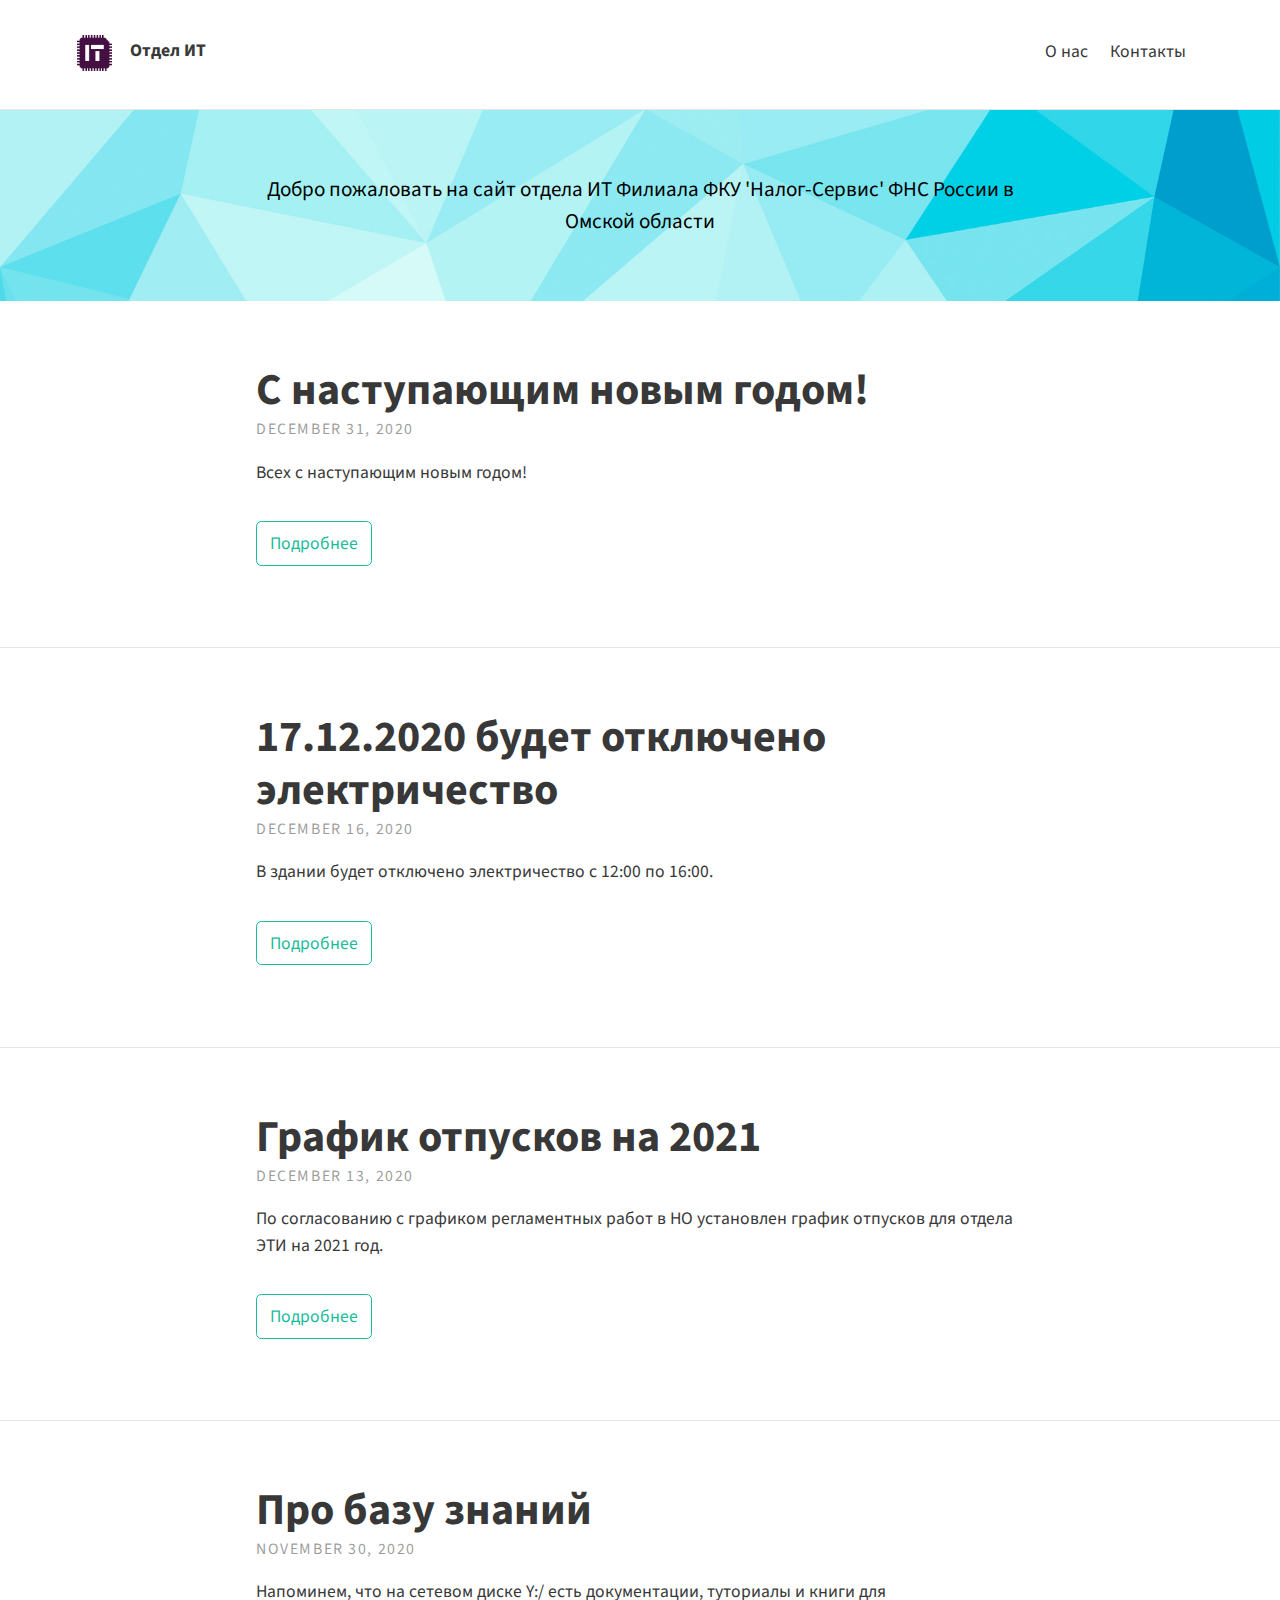
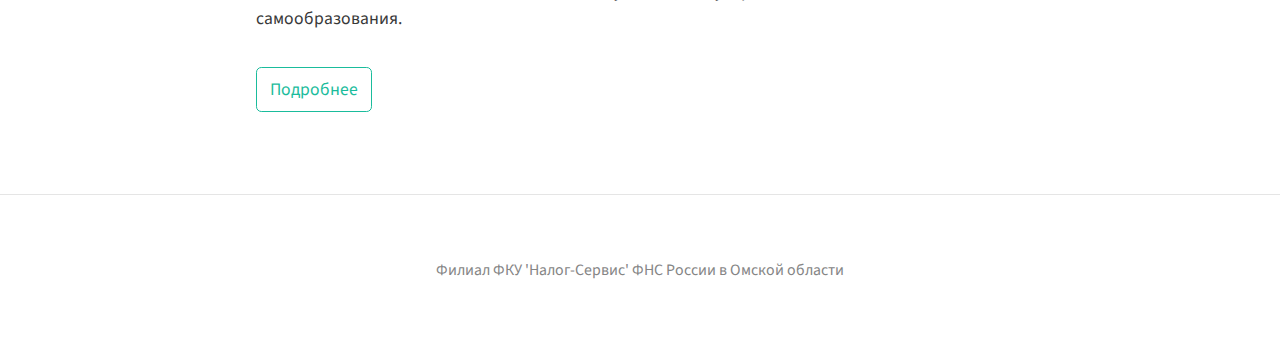
==== index.html @ 49438d87 "Init Commit" ====
<!DOCTYPE html>
<html class="no-js">
  <head>
	<meta charset="utf-8">
	<title> Отдел ИТ</title>
	<meta name="description"
		content="Сайт отдела ИТ Филиала ФКУ 'Налог-Сервис' ФНС России в Омской области">
	<meta name="viewport" content="width=device-width, initial-scale=1">

	<!-- CSS -->
	<link rel="stylesheet" href="/assets/css/main.css">

	<!--Favicon-->
	<link rel="shortcut icon" href="/assets/favicon.png" type="image/x-icon">

	<!-- Canonical -->
	<link rel="canonical" href="/">

	<!-- RSS -->
	<link rel="alternate" type="application/atom+xml" title="Отдел ИТ"
		href="/feed.xml" />

	<!-- Font Awesome -->
	<link rel="stylesheet" href="https://use.fontawesome.com/releases/v5.8.2/css/all.css"
		integrity="sha384-oS3vJWv+0UjzBfQzYUhtDYW+Pj2yciDJxpsK1OYPAYjqT085Qq/1cq5FLXAZQ7Ay" crossorigin="anonymous">

	<!-- Google Fonts -->
	
	<link href="//fonts.googleapis.com/css?family=Source+Sans+Pro:400,700,700italic,400italic" rel="stylesheet"
		type="text/css">
	

	<!-- KaTeX -->
	

	<!-- Google Analytics -->
	
</head>
  <body>
    <header class="site-header">
	<div class="branding">
		
		<a href="/">
			<img class="avatar" src="/assets/img/avatar.png" alt=""/>
		</a>
		
		<h1 class="site-title">
			<a href="/">Отдел ИТ</a>
		</h1>
	</div>
	<nav class="site-nav">
		<ul>
			
			
			
			
			
			<li>
				<a class="page-link" href="/about/">
					О нас
				</a>
			</li>
			
			
			
			<li>
				<a class="page-link" href="/contacts/">
					Контакты
				</a>
			</li>
			
			
			
			
			
			
			
			
			
			
			
			
			
			
			<!-- Social icons from Font Awesome, if enabled  -->
			














<li>
	<a href="https://github.com/MrJazzman444/it" title="Следите на GitHub">
		<i class="fab fa-fw fa-github"></i>
	</a>
</li>































            <!-- Search bar -->
            
		</ul>
	</nav>

</header>

    <div class="content">
      <div class="home">
  
  <div class="call-out"
  style="background-image: url('/assets/img/blog-header-background.jpg')">
    <p>Добро пожаловать на сайт отдела ИТ Филиала ФКУ 'Налог-Сервис' ФНС России в Омской области</p>

  </div>
  

  <div class="posts">
    
    <div class="post-teaser">
      <header>
        <h1>
          <a class="post-link" href="/2020/12/31/new-year.html">
            С наступающим новым годом!
          </a>
        </h1>
        <p class="meta">
          December 31, 2020
        </p>
      </header>
      <div class="excerpt">
        <p>Всех с наступающим новым годом!</p>


        <a class="button" href="/2020/12/31/new-year.html">
          Подробнее
        </a>
      </div>
    </div>
    
    <div class="post-teaser">
      <header>
        <h1>
          <a class="post-link" href="/2020/12/16/electricity-down.html">
            17.12.2020 будет отключено электричество
          </a>
        </h1>
        <p class="meta">
          December 16, 2020
        </p>
      </header>
      <div class="excerpt">
        <p>В здании будет отключено электричество с 12:00 по 16:00.</p>


        <a class="button" href="/2020/12/16/electricity-down.html">
          Подробнее
        </a>
      </div>
    </div>
    
    <div class="post-teaser">
      <header>
        <h1>
          <a class="post-link" href="/2020/12/13/new-holidays.html">
            График отпусков на 2021
          </a>
        </h1>
        <p class="meta">
          December 13, 2020
        </p>
      </header>
      <div class="excerpt">
        <p>По согласованию с графиком регламентных работ в НО установлен график отпусков для отдела ЭТИ на 2021 год.</p>


        <a class="button" href="/2020/12/13/new-holidays.html">
          Подробнее
        </a>
      </div>
    </div>
    
    <div class="post-teaser">
      <header>
        <h1>
          <a class="post-link" href="/2020/11/30/education.html">
            Про базу знаний
          </a>
        </h1>
        <p class="meta">
          November 30, 2020
        </p>
      </header>
      <div class="excerpt">
        <p>Напоминем, что на сетевом диске Y:/ есть документации, туториалы и книги для самообразования.</p>


        <a class="button" href="/2020/11/30/education.html">
          Подробнее
        </a>
      </div>
    </div>
    
  </div>

  
</div>

    </div>
    


<footer class="site-footer">
	<p class="text">Филиал ФКУ 'Налог-Сервис' ФНС России в Омской области
</p>
</footer>


  </body>
</html>
---- assets/css/main.css ----
html {
	font-family: sans-serif;
	-ms-text-size-adjust: 100%;
	-webkit-text-size-adjust: 100%
}

body {
	margin: 0
}

article,
aside,
details,
figcaption,
figure,
footer,
header,
hgroup,
main,
menu,
nav,
section,
summary {
	display: block
}

audio,
canvas,
progress,
video {
	display: inline-block;
	vertical-align: baseline
}

audio:not([controls]) {
	display: none;
	height: 0
}

[hidden],
template {
	display: none
}

a {
	background-color: transparent
}

a:active,
a:hover {
	outline: 0
}

abbr[title] {
	border-bottom: 1px dotted
}

b,
strong {
	font-weight: bold
}

dfn {
	font-style: italic
}

h1 {
	font-size: 2em;
	margin: 0.67em 0
}

mark {
	background: #ff0;
	color: #000
}

small {
	font-size: 80%
}

sub,
sup {
	font-size: 75%;
	line-height: 0;
	position: relative;
	vertical-align: baseline
}

sup {
	top: -0.5em
}

sub {
	bottom: -0.25em
}

img {
	border: 0
}

svg:not(:root) {
	overflow: hidden
}

figure {
	margin: 1em 40px
}

hr {
	-moz-box-sizing: content-box;
	box-sizing: content-box;
	height: 0
}

pre {
	overflow: auto
}

code,
kbd,
pre,
samp {
	font-family: monospace, monospace;
	font-size: 1em
}

button,
input,
optgroup,
select,
textarea {
	color: inherit;
	font: inherit;
	margin: 0
}

button {
	overflow: visible
}

button,
select {
	text-transform: none
}

button,
html input[type="button"],
input[type="reset"],
input[type="submit"] {
	-webkit-appearance: button;
	cursor: pointer
}

button[disabled],
html input[disabled] {
	cursor: default
}

button::-moz-focus-inner,
input::-moz-focus-inner {
	border: 0;
	padding: 0
}

input {
	line-height: normal
}

input[type="checkbox"],
input[type="radio"] {
	box-sizing: border-box;
	padding: 0
}

input[type="number"]::-webkit-inner-spin-button,
input[type="number"]::-webkit-outer-spin-button {
	height: auto
}

input[type="search"] {
	-webkit-appearance: textfield;
	-moz-box-sizing: content-box;
	-webkit-box-sizing: content-box;
	box-sizing: content-box
}

input[type="search"]::-webkit-search-cancel-button,
input[type="search"]::-webkit-search-decoration {
	-webkit-appearance: none
}

fieldset {
	border: 1px solid #c0c0c0;
	margin: 0 2px;
	padding: 0.35em 0.625em 0.75em
}

legend {
	border: 0;
	padding: 0
}

textarea {
	overflow: auto
}

optgroup {
	font-weight: bold
}

table {
	border-collapse: collapse;
	border-spacing: 0
}

td,
th {
	padding: 0
}

.hll {
	background-color: #ffc
}

.c {
	color: #999988;
	font-style: italic
}

.err {
	color: #a61717;
	background-color: #e3d2d2
}

.k {
	color: #000000;
	font-weight: bold
}

.o {
	color: #000000;
	font-weight: bold
}

.cm {
	color: #999988;
	font-style: italic
}

.cp {
	color: #999999;
	font-weight: bold;
	font-style: italic
}

.c1 {
	color: #999988;
	font-style: italic
}

.cs {
	color: #999999;
	font-weight: bold;
	font-style: italic
}

.gd {
	color: #000000;
	background-color: #fdd
}

.ge {
	color: #000000;
	font-style: italic
}

.gr {
	color: #a00
}

.gh {
	color: #999
}

.gi {
	color: #000000;
	background-color: #dfd
}

.go {
	color: #888
}

.gp {
	color: #555
}

.gs {
	font-weight: bold
}

.gu {
	color: #aaa
}

.gt {
	color: #a00
}

.kc {
	color: #000000;
	font-weight: bold
}

.kd {
	color: #000000;
	font-weight: bold
}

.kn {
	color: #000000;
	font-weight: bold
}

.kp {
	color: #000000;
	font-weight: bold
}

.kr {
	color: #000000;
	font-weight: bold
}

.kt {
	color: #445588;
	font-weight: bold
}

.m {
	color: #099
}

.s {
	color: #d01040
}

.na {
	color: teal
}

.nb {
	color: #0086B3
}

.nc {
	color: #445588;
	font-weight: bold
}

.no {
	color: teal
}

.nd {
	color: #3c5d5d;
	font-weight: bold
}

.ni {
	color: purple
}

.ne {
	color: #990000;
	font-weight: bold
}

.nf {
	color: #990000;
	font-weight: bold
}

.nl {
	color: #990000;
	font-weight: bold
}

.nn {
	color: #555
}

.nt {
	color: navy
}

.nv {
	color: teal
}

.ow {
	color: #000000;
	font-weight: bold
}

.w {
	color: #bbb
}

.mf {
	color: #099
}

.mh {
	color: #099
}

.mi {
	color: #099
}

.mo {
	color: #099
}

.sb {
	color: #d01040
}

.sc {
	color: #d01040
}

.sd {
	color: #d01040
}

.s2 {
	color: #d01040
}

.se {
	color: #d01040
}

.sh {
	color: #d01040
}

.si {
	color: #d01040
}

.sx {
	color: #d01040
}

.sr {
	color: #009926
}

.s1 {
	color: #d01040
}

.ss {
	color: #990073
}

.bp {
	color: #999
}

.vc {
	color: teal
}

.vg {
	color: teal
}

.vi {
	color: teal
}

.il {
	color: #099
}

* {
	margin: 0;
	padding: 0;
	box-sizing: border-box
}

figure {
	margin: 0
}

.gist table tbody tr td {
	box-sizing: content-box
}

html {
	background: #fff
}

::selection {
	background: #D4D4D4
}

::-moz-selection {
	background: #D4D4D4
}

body {
	color: #383838;
	font-family: "Source Sans Pro", Helvetica, Arial, sans-serif;
	font-size: 1.1em;
	word-wrap: break-word
}

h1,
h2,
h3,
h4,
h5,
h6 {
	font-family: "Source Sans Pro", Helvetica, Arial, sans-serif;
	line-height: 1.2;
	margin: 0.67em 0
}

h1 a,
h2 a,
h3 a,
h4 a,
h5 a,
h6 a {
	color: #383838
}

h1 {
	font-size: 2.5em
}

h2 {
	font-size: 2em
}

h3 {
	font-size: 1.5em
}

h4 {
	font-size: 1.15em
}

blockquote {
	border-left: 2px solid;
	padding: 1em 1em
}

blockquote p:last-child,
footer p:last-child {
	margin-bottom: 0
}

table {
	table-layout: fixed;
	width: 100%;
	word-wrap: break-word
}

td,
th {
	padding: 0.5em 1em;
	border: 1px solid rgba(0, 0, 0, 0.1);
	text-align: left
}

td {
	vertical-align: top
}

th {
	vertical-align: bottom
}

table,
dl,
blockquote,
code,
kbd,
pre,
samp {
	margin: 1em 0
}

dt {
	font-weight: bold
}

dd {
	margin-left: 2em
}

p,
ol,
ul,
dl,
.math-display {
	line-height: 1.5;
	margin-bottom: 1em
}

.math-display {
	display: inline-block;
	width: 100%
}

li>ul,
li>ol {
	margin-bottom: 0;
	margin-left: 1em
}

ol,
ul {
	list-style-position: inside
}

hr {
	border: 0;
	border-top: 1px solid rgba(0, 0, 0, 0.1);
	border-bottom: 1px solid #fff;
	margin: 1em 0
}

a {
	color: #1ABC9C;
	text-decoration: none
}

.nav {
	list-style: none;
	margin: 0;
	padding: 0
}

iframe,
img,
embed,
object,
video {
	max-width: 100%
}

img[align=left] {
	margin-right: 3%
}

img[align=right] {
	margin-left: 3%
}

.site-header,
#post-nav {
	padding: 3% 6%
}

@media (max-width: 1000px) {
	.site-header,
	#post-nav {
		padding: 3% 3%
	}
}

article,
.comments,
.feature-image .post-content,
.call-out,
.posts .post-teaser,
.site-footer {
	padding: 5% 20%
}

@media (max-width: 1000px) {
	article,
	.comments,
	.feature-image .post-content,
	.call-out,
	.posts .post-teaser,
	.site-footer {
		padding: 7.5% 12.5%
	}
}

@media (max-width: 576px) {
	article,
	.comments,
	.feature-image .post-content,
	.call-out,
	.posts .post-teaser,
	.site-footer {
		padding: 5%
	}
}

.button {
	border-radius: 0.3em;
	border: 1px solid;
	display: inline-block;
	margin: 1em 0;
	padding: 0.5em 0.75em
}

.button-link:hover,
a.button:hover {
	background: #1ABC9C;
	border: 1px solid #1ABC9C;
	color: #fff;
	text-decoration: none
}

.body-link:hover,
article a:hover,
.posts .post-teaser p a:hover {
	text-decoration: underline;
	color: #117964
}

.disabled {
	opacity: 0.7
}

.post-content>:last-child {
	margin-bottom: 0
}

article,
.comments {
	border-bottom: 1px solid rgba(0, 0, 0, 0.1);
	float: left;
	width: 100%
}

article .subtitle {
	font-size: 1.45em;
	font-weight: normal;
	margin: 0
}

article header {
	margin-bottom: 6%;
	text-align: center
}

article .footnotes {
	font-size: 0.9em
}

header h1 {
	margin: 0
}

.meta,
#post-nav p {
	color: rgba(56, 56, 56, 0.5);
	font-size: 0.9em;
	letter-spacing: 0.1em;
	margin: 0;
	text-transform: uppercase
}

.feature-image {
	padding: 0%
}

.feature-image .post-link {
	color: #fff
}

.feature-image header {
	color: #fff;
	background-size: cover;
	margin-bottom: 0;
	padding: 8% 20%
}

.feature-image header .meta,
.feature-image header #post-nav p,
#post-nav .feature-image header p {
	color: rgba(255, 255, 255, 0.7)
}

.call-out {
	display: inline-block;
	width: 100%;
	background-color: #090979;
	background-size: cover;
	font-size: 1.2em;
	text-align: center;
	color: #000
}

.call-out p:last-child {
	margin-bottom: 0
}

.call-out a {
	color: #02453D
}

.posts .post-teaser {
	width: 100%;
	margin-bottom: 0;
	display: inline-block;
	background-size: cover;
	border-bottom: 1px solid rgba(0, 0, 0, 0.1)
}

.posts .excerpt {
	margin-top: 1em
}

.pagination .button {
	margin: 0 1.5em
}

.pagination .button i {
	vertical-align: middle
}

.pagination {
	padding: 5% 20% 0 20%;
	text-align: center
}

@media (max-width: 600px) {
	.pagination {
		padding: 5%
	}
}

.tag-title {
	color: #b0b0b0;
	margin-bottom: 0
}

.tagged-post .title {
	margin-top: 0;
	margin-bottom: 0
}

.search h1,
.search h2,
.search h3,
.search h4,
.search h5 {
	margin-bottom: 0
}

.search a.search-link:hover {
	text-decoration: none;
	color: #383838
}

.search #not-found {
	text-align: center;
	font-weight: bold
}

.site-header {
	background: #fff;
	border-bottom: 1px solid rgba(0, 0, 0, 0.1);
	display: inline-block;
	float: left;
	width: 100%
}

.site-header a {
	color: #383838
}

.site-header .avatar {
	height: 2em;
	width: 2em;
	float: left;
	margin-top: -3px;
	border-radius: 0.2em;
	margin-right: 1em
}

.site-header .site-title {
	float: left;
	font-weight: bold;
	font-size: 1em;
	line-height: 1.5
}

.site-header .site-nav ul {
	margin: 0;
	padding: 0;
	list-style: none;
	line-height: 1.5;
	float: right;
	text-align: right
}

.site-header .site-nav li {
	display: inline;
	margin-right: 1em;
	vertical-align: middle
}

.site-header .site-nav li:last-of-type {
	margin-right: 0
}

@media (max-width: 1100px) {
	.site-header .site-nav ul {
		display: inline-block;
		float: left;
		padding-top: 5%;
		text-align: left;
		width: 100%
	}
}

.site-header form {
	border: 0;
	border-bottom: 2px solid #999;
	outline: 0
}

.site-header form *:focus {
	outline: none
}

.site-header form input[type=text] {
	box-sizing: border-box;
	border: 0;
	outline: 0;
	color: #999
}

.site-header form input::-moz-placeholder {
	color: #999;
	opacity: 1
}

.site-header form input:-ms-input-placeholder,
.site-header form input::-webkit-input-placeholder {
	color: #999
}

.site-header form button {
	border: none;
	font-size: 0.9em;
	background-color: #fff;
	color: #999
}

.site-footer {
	display: inline-block;
	text-align: center;
	width: 100%;
	color: #858585;
	font-size: 0.9em
}

.tags {
	width: 100%;
	margin-top: 1em
}

.tags .tag {
	margin-right: 0.5em;
	color: #b0b0b0
}

#post-nav {
	width: 100%;
	border-bottom: 1px solid rgba(0, 0, 0, 0.1);
	float: left;
	text-align: center
}

#post-nav i {
	vertical-align: middle
}

#post-nav a {
	width: 100%;
	display: inline-block;
	padding: 0
}

#post-nav .post-nav-post+.post-nav-post {
	margin-top: 1em
}
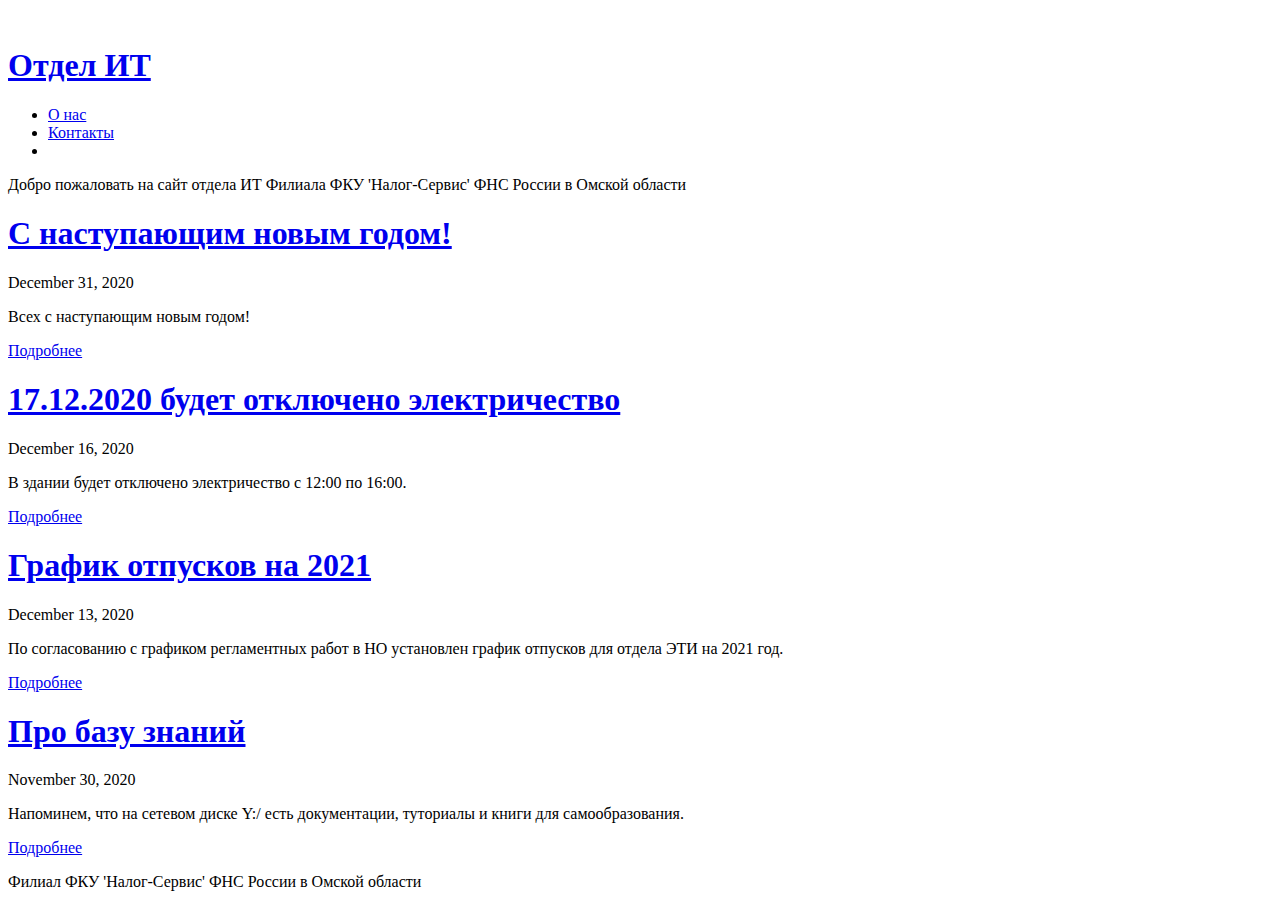
==== commit 93206044: "Change to config" ====
--- a/index.html
+++ b/index.html
@@ -8,17 +8,17 @@
 	<meta name="viewport" content="width=device-width, initial-scale=1">
 
 	<!-- CSS -->
-	<link rel="stylesheet" href="/assets/css/main.css">
+	<link rel="stylesheet" href="/it/assets/css/main.css">
 
 	<!--Favicon-->
-	<link rel="shortcut icon" href="/assets/favicon.png" type="image/x-icon">
+	<link rel="shortcut icon" href="/it/assets/favicon.png" type="image/x-icon">
 
 	<!-- Canonical -->
-	<link rel="canonical" href="/">
+	<link rel="canonical" href="/it/">
 
 	<!-- RSS -->
 	<link rel="alternate" type="application/atom+xml" title="Отдел ИТ"
-		href="/feed.xml" />
+		href="/it/feed.xml" />
 
 	<!-- Font Awesome -->
 	<link rel="stylesheet" href="https://use.fontawesome.com/releases/v5.8.2/css/all.css"
@@ -40,12 +40,12 @@
     <header class="site-header">
 	<div class="branding">
 		
-		<a href="/">
-			<img class="avatar" src="/assets/img/avatar.png" alt=""/>
+		<a href="/it/">
+			<img class="avatar" src="/it/assets/img/avatar.png" alt=""/>
 		</a>
 		
 		<h1 class="site-title">
-			<a href="/">Отдел ИТ</a>
+			<a href="/it/">Отдел ИТ</a>
 		</h1>
 	</div>
 	<nav class="site-nav">
@@ -56,7 +56,7 @@
 			
 			
 			<li>
-				<a class="page-link" href="/about/">
+				<a class="page-link" href="/it/about/">
 					О нас
 				</a>
 			</li>
@@ -64,7 +64,7 @@
 			
 			
 			<li>
-				<a class="page-link" href="/contacts/">
+				<a class="page-link" href="/it/contacts/">
 					Контакты
 				</a>
 			</li>
@@ -145,7 +145,7 @@
       <div class="home">
   
   <div class="call-out"
-  style="background-image: url('/assets/img/blog-header-background.jpg')">
+  style="background-image: url('/it/assets/img/blog-header-background.jpg')">
     <p>Добро пожаловать на сайт отдела ИТ Филиала ФКУ 'Налог-Сервис' ФНС России в Омской области</p>
 
   </div>
@@ -156,7 +156,7 @@
     <div class="post-teaser">
       <header>
         <h1>
-          <a class="post-link" href="/2020/12/31/new-year.html">
+          <a class="post-link" href="/it/2020/12/31/new-year.html">
             С наступающим новым годом!
           </a>
         </h1>
@@ -168,16 +168,16 @@
         <p>Всех с наступающим новым годом!</p>
 
 
-        <a class="button" href="/2020/12/31/new-year.html">
-          Подробнее
-        </a>
-      </div>
-    </div>
-    
-    <div class="post-teaser">
-      <header>
-        <h1>
-          <a class="post-link" href="/2020/12/16/electricity-down.html">
+        <a class="button" href="/it/2020/12/31/new-year.html">
+          Подробнее
+        </a>
+      </div>
+    </div>
+    
+    <div class="post-teaser">
+      <header>
+        <h1>
+          <a class="post-link" href="/it/2020/12/16/electricity-down.html">
             17.12.2020 будет отключено электричество
           </a>
         </h1>
@@ -189,16 +189,16 @@
         <p>В здании будет отключено электричество с 12:00 по 16:00.</p>
 
 
-        <a class="button" href="/2020/12/16/electricity-down.html">
-          Подробнее
-        </a>
-      </div>
-    </div>
-    
-    <div class="post-teaser">
-      <header>
-        <h1>
-          <a class="post-link" href="/2020/12/13/new-holidays.html">
+        <a class="button" href="/it/2020/12/16/electricity-down.html">
+          Подробнее
+        </a>
+      </div>
+    </div>
+    
+    <div class="post-teaser">
+      <header>
+        <h1>
+          <a class="post-link" href="/it/2020/12/13/new-holidays.html">
             График отпусков на 2021
           </a>
         </h1>
@@ -210,16 +210,16 @@
         <p>По согласованию с графиком регламентных работ в НО установлен график отпусков для отдела ЭТИ на 2021 год.</p>
 
 
-        <a class="button" href="/2020/12/13/new-holidays.html">
-          Подробнее
-        </a>
-      </div>
-    </div>
-    
-    <div class="post-teaser">
-      <header>
-        <h1>
-          <a class="post-link" href="/2020/11/30/education.html">
+        <a class="button" href="/it/2020/12/13/new-holidays.html">
+          Подробнее
+        </a>
+      </div>
+    </div>
+    
+    <div class="post-teaser">
+      <header>
+        <h1>
+          <a class="post-link" href="/it/2020/11/30/education.html">
             Про базу знаний
           </a>
         </h1>
@@ -231,7 +231,7 @@
         <p>Напоминем, что на сетевом диске Y:/ есть документации, туториалы и книги для самообразования.</p>
 
 
-        <a class="button" href="/2020/11/30/education.html">
+        <a class="button" href="/it/2020/11/30/education.html">
           Подробнее
         </a>
       </div>
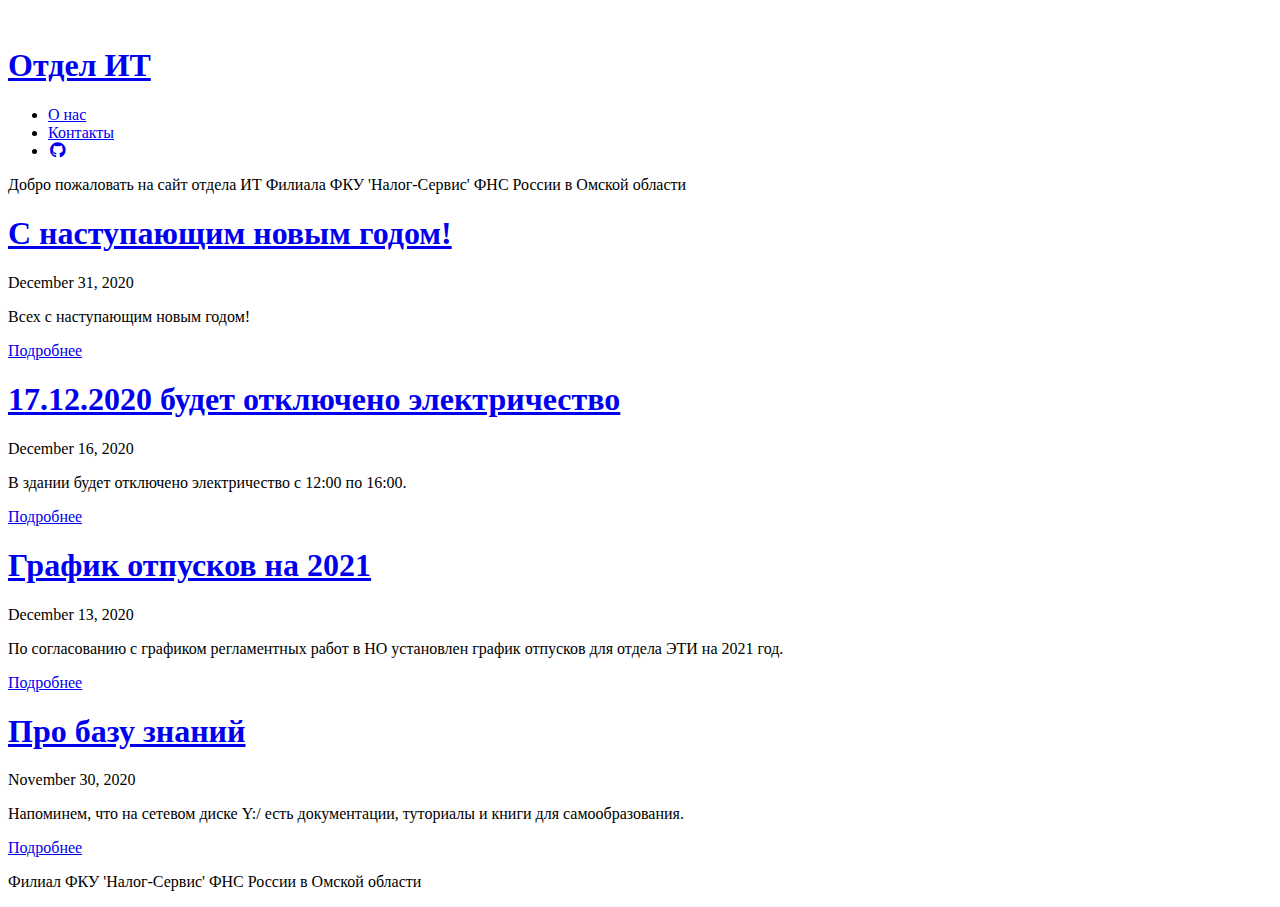
==== commit fa2c30c5: "DirtyMarkup on all html pages." ====
--- a/index.html
+++ b/index.html
@@ -1,256 +1,139 @@
 <!DOCTYPE html>
+
 <html class="no-js">
-  <head>
+<head>
 	<meta charset="utf-8">
-	<title> Отдел ИТ</title>
-	<meta name="description"
-		content="Сайт отдела ИТ Филиала ФКУ 'Налог-Сервис' ФНС России в Омской области">
-	<meta name="viewport" content="width=device-width, initial-scale=1">
 
-	<!-- CSS -->
-	<link rel="stylesheet" href="/it/assets/css/main.css">
+  <title>Отдел ИТ</title>
+  
+	<meta content="Сайт отдела ИТ Филиала ФКУ 'Налог-Сервис' ФНС России в Омской области" name="description">
+  <meta content="width=device-width, initial-scale=1" name="viewport">
+  
+  <!-- CSS -->
+  <link href="/it/assets/css/main.css" rel="stylesheet">
+  <!--Favicon-->
+  <link href="/it/assets/favicon.png" rel="shortcut icon" type="image/x-icon">
+  <!-- Canonical -->
+  <link href="/it/" rel="canonical">
+  <!-- RSS -->
+  <link href="/it/feed.xml" rel="alternate" title="Отдел ИТ" type="application/atom+xml">
+  <!-- Font Awesome -->
+  <link href="https://use.fontawesome.com/releases/v5.8.2/css/all.css" rel="stylesheet">
+  <!-- Google Fonts -->
+	<link href="//fonts.googleapis.com/css?family=Source+Sans+Pro:400,700,700italic,400italic" rel="stylesheet" type="text/css">
+</head>
 
-	<!--Favicon-->
-	<link rel="shortcut icon" href="/it/assets/favicon.png" type="image/x-icon">
+<body>
+	<header class="site-header">
+		<div class="branding">
+			<a href="/it/"><img alt="" class="avatar" src="/it/assets/img/avatar.png"></a>
 
-	<!-- Canonical -->
-	<link rel="canonical" href="/it/">
-
-	<!-- RSS -->
-	<link rel="alternate" type="application/atom+xml" title="Отдел ИТ"
-		href="/it/feed.xml" />
-
-	<!-- Font Awesome -->
-	<link rel="stylesheet" href="https://use.fontawesome.com/releases/v5.8.2/css/all.css"
-		integrity="sha384-oS3vJWv+0UjzBfQzYUhtDYW+Pj2yciDJxpsK1OYPAYjqT085Qq/1cq5FLXAZQ7Ay" crossorigin="anonymous">
-
-	<!-- Google Fonts -->
-	
-	<link href="//fonts.googleapis.com/css?family=Source+Sans+Pro:400,700,700italic,400italic" rel="stylesheet"
-		type="text/css">
-	
-
-	<!-- KaTeX -->
-	
-
-	<!-- Google Analytics -->
-	
-</head>
-  <body>
-    <header class="site-header">
-	<div class="branding">
-		
-		<a href="/it/">
-			<img class="avatar" src="/it/assets/img/avatar.png" alt=""/>
-		</a>
-		
-		<h1 class="site-title">
-			<a href="/it/">Отдел ИТ</a>
-		</h1>
-	</div>
-	<nav class="site-nav">
-		<ul>
-			
-			
-			
-			
-			
-			<li>
-				<a class="page-link" href="/it/about/">
-					О нас
-				</a>
-			</li>
-			
-			
-			
-			<li>
-				<a class="page-link" href="/it/contacts/">
-					Контакты
-				</a>
-			</li>
-			
-			
-			
-			
-			
-			
-			
-			
-			
-			
-			
-			
-			
-			
-			<!-- Social icons from Font Awesome, if enabled  -->
-			
+			<h1 class="site-title"><a href="/it/">Отдел ИТ</a>
+			</h1>
+		</div>
 
 
+		<nav class="site-nav">
+			<ul>
+				<li>
+					<a class="page-link" href="/it/about/">О нас</a>
+				</li>
 
 
+				<li>
+					<a class="page-link" href="/it/contacts/">Контакты</a>
+				</li>
 
 
+				<li>
+					<a href="https://github.com/MrJazzman444/it" title="Следите на GitHub"><i class="fab fa-fw fa-github"></i></a>
+				</li>
+			</ul>
+		</nav>
+	</header>
 
 
+	<div class="content">
+		<div class="home">
+			<div class="call-out" style="background-image: url('/it/assets/img/blog-header-background.jpg')">
+				<p>Добро пожаловать на сайт отдела ИТ Филиала ФКУ 'Налог-Сервис' ФНС России в Омской области</p>
+			</div>
 
 
+			<div class="posts">
+				<div class="post-teaser">
+					<header>
+						<h1><a class="post-link" href="/it/2020/12/31/new-year.html">С наступающим новым годом!</a>
+						</h1>
 
 
+						<p class="meta">December 31, 2020</p>
+					</header>
 
 
-<li>
-	<a href="https://github.com/MrJazzman444/it" title="Следите на GitHub">
-		<i class="fab fa-fw fa-github"></i>
-	</a>
-</li>
+					<div class="excerpt">
+						<p>Всех с наступающим новым годом!</p>
+						<a class="button" href="/it/2020/12/31/new-year.html">Подробнее</a>
+					</div>
+				</div>
 
 
+				<div class="post-teaser">
+					<header>
+						<h1><a class="post-link" href="/it/2020/12/16/electricity-down.html">17.12.2020 будет отключено электричество</a>
+						</h1>
 
 
+						<p class="meta">December 16, 2020</p>
+					</header>
 
 
+					<div class="excerpt">
+						<p>В здании будет отключено электричество с 12:00 по 16:00.</p>
+						<a class="button" href="/it/2020/12/16/electricity-down.html">Подробнее</a>
+					</div>
+				</div>
 
 
+				<div class="post-teaser">
+					<header>
+						<h1><a class="post-link" href="/it/2020/12/13/new-holidays.html">График отпусков на 2021</a>
+						</h1>
 
 
+						<p class="meta">December 13, 2020</p>
+					</header>
 
 
+					<div class="excerpt">
+						<p>По согласованию с графиком регламентных работ в НО установлен график отпусков для отдела ЭТИ на 2021 год.</p>
+						<a class="button" href="/it/2020/12/13/new-holidays.html">Подробнее</a>
+					</div>
+				</div>
 
 
+				<div class="post-teaser">
+					<header>
+						<h1><a class="post-link" href="/it/2020/11/30/education.html">Про базу знаний</a>
+						</h1>
 
 
+						<p class="meta">November 30, 2020</p>
+					</header>
 
 
+					<div class="excerpt">
+						<p>Напоминем, что на сетевом диске Y:/ есть документации, туториалы и книги для самообразования.</p>
+						<a class="button" href="/it/2020/11/30/education.html">Подробнее</a>
+					</div>
+				</div>
+			</div>
+		</div>
+	</div>
 
 
-
-
-
-
-
-
-
-
-
-
-
-            <!-- Search bar -->
-            
-		</ul>
-	</nav>
-
-</header>
-
-    <div class="content">
-      <div class="home">
-  
-  <div class="call-out"
-  style="background-image: url('/it/assets/img/blog-header-background.jpg')">
-    <p>Добро пожаловать на сайт отдела ИТ Филиала ФКУ 'Налог-Сервис' ФНС России в Омской области</p>
-
-  </div>
-  
-
-  <div class="posts">
-    
-    <div class="post-teaser">
-      <header>
-        <h1>
-          <a class="post-link" href="/it/2020/12/31/new-year.html">
-            С наступающим новым годом!
-          </a>
-        </h1>
-        <p class="meta">
-          December 31, 2020
-        </p>
-      </header>
-      <div class="excerpt">
-        <p>Всех с наступающим новым годом!</p>
-
-
-        <a class="button" href="/it/2020/12/31/new-year.html">
-          Подробнее
-        </a>
-      </div>
-    </div>
-    
-    <div class="post-teaser">
-      <header>
-        <h1>
-          <a class="post-link" href="/it/2020/12/16/electricity-down.html">
-            17.12.2020 будет отключено электричество
-          </a>
-        </h1>
-        <p class="meta">
-          December 16, 2020
-        </p>
-      </header>
-      <div class="excerpt">
-        <p>В здании будет отключено электричество с 12:00 по 16:00.</p>
-
-
-        <a class="button" href="/it/2020/12/16/electricity-down.html">
-          Подробнее
-        </a>
-      </div>
-    </div>
-    
-    <div class="post-teaser">
-      <header>
-        <h1>
-          <a class="post-link" href="/it/2020/12/13/new-holidays.html">
-            График отпусков на 2021
-          </a>
-        </h1>
-        <p class="meta">
-          December 13, 2020
-        </p>
-      </header>
-      <div class="excerpt">
-        <p>По согласованию с графиком регламентных работ в НО установлен график отпусков для отдела ЭТИ на 2021 год.</p>
-
-
-        <a class="button" href="/it/2020/12/13/new-holidays.html">
-          Подробнее
-        </a>
-      </div>
-    </div>
-    
-    <div class="post-teaser">
-      <header>
-        <h1>
-          <a class="post-link" href="/it/2020/11/30/education.html">
-            Про базу знаний
-          </a>
-        </h1>
-        <p class="meta">
-          November 30, 2020
-        </p>
-      </header>
-      <div class="excerpt">
-        <p>Напоминем, что на сетевом диске Y:/ есть документации, туториалы и книги для самообразования.</p>
-
-
-        <a class="button" href="/it/2020/11/30/education.html">
-          Подробнее
-        </a>
-      </div>
-    </div>
-    
-  </div>
-
-  
-</div>
-
-    </div>
-    
-
-
-<footer class="site-footer">
-	<p class="text">Филиал ФКУ 'Налог-Сервис' ФНС России в Омской области
-</p>
-</footer>
-
-
-  </body>
-</html>
+	<footer class="site-footer">
+		<p class="text">Филиал ФКУ 'Налог-Сервис' ФНС России в Омской области</p>
+	</footer>
+</body>
+</html>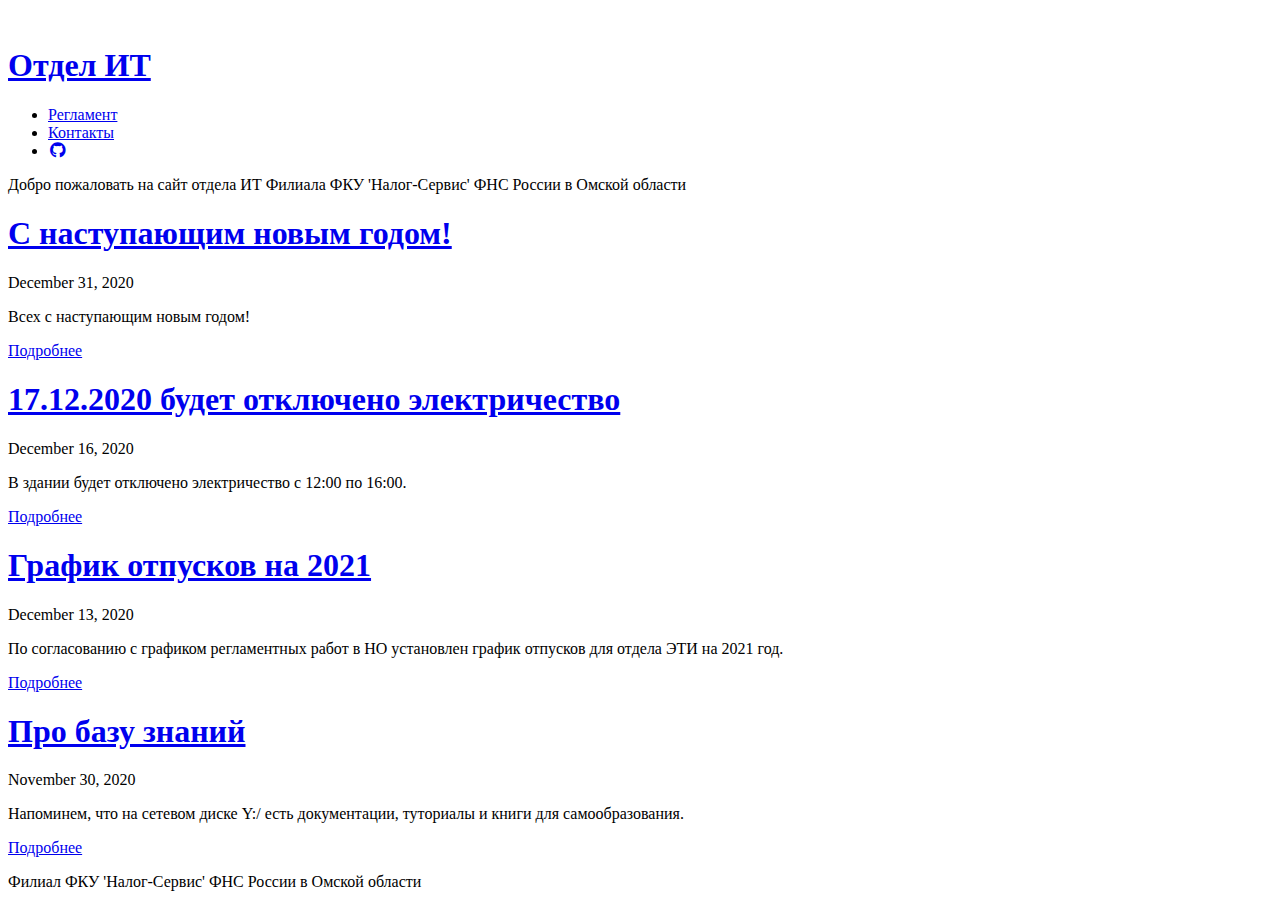
==== commit 10a2c49b: "Changed about to reglament." ====
--- a/index.html
+++ b/index.html
@@ -36,7 +36,7 @@
 		<nav class="site-nav">
 			<ul>
 				<li>
-					<a class="page-link" href="/it/about/">О нас</a>
+					<a class="page-link" href="/it/reglament/">Регламент</a>
 				</li>
 
 
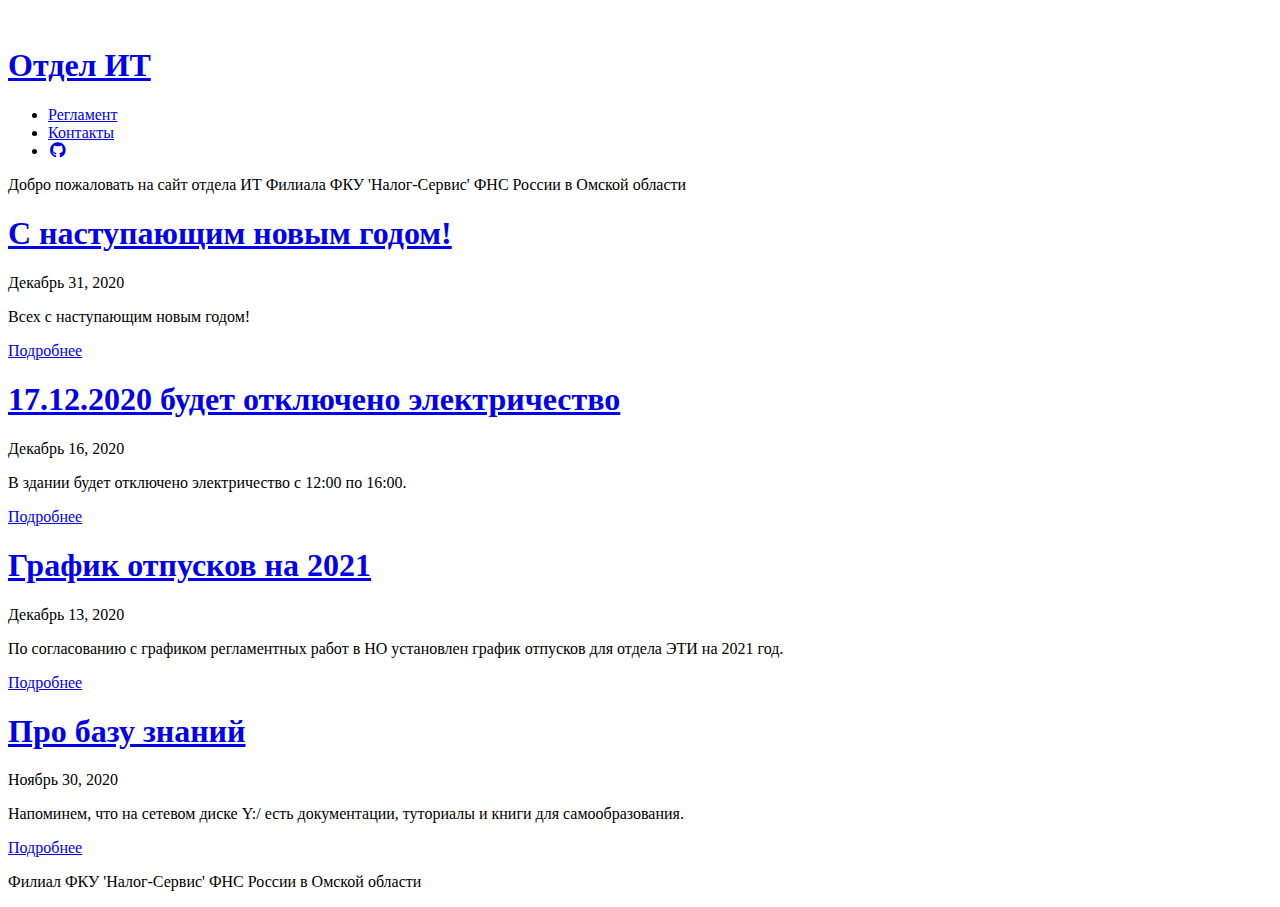
==== commit e179cd2a: "Translated month on all pages" ====
--- a/index.html
+++ b/index.html
@@ -67,7 +67,7 @@
 						</h1>
 
 
-						<p class="meta">December 31, 2020</p>
+						<p class="meta">Декабрь 31, 2020</p>
 					</header>
 
 
@@ -84,7 +84,7 @@
 						</h1>
 
 
-						<p class="meta">December 16, 2020</p>
+						<p class="meta">Декабрь 16, 2020</p>
 					</header>
 
 
@@ -101,7 +101,7 @@
 						</h1>
 
 
-						<p class="meta">December 13, 2020</p>
+						<p class="meta">Декабрь 13, 2020</p>
 					</header>
 
 
@@ -118,7 +118,7 @@
 						</h1>
 
 
-						<p class="meta">November 30, 2020</p>
+						<p class="meta">Ноябрь 30, 2020</p>
 					</header>
 
 
